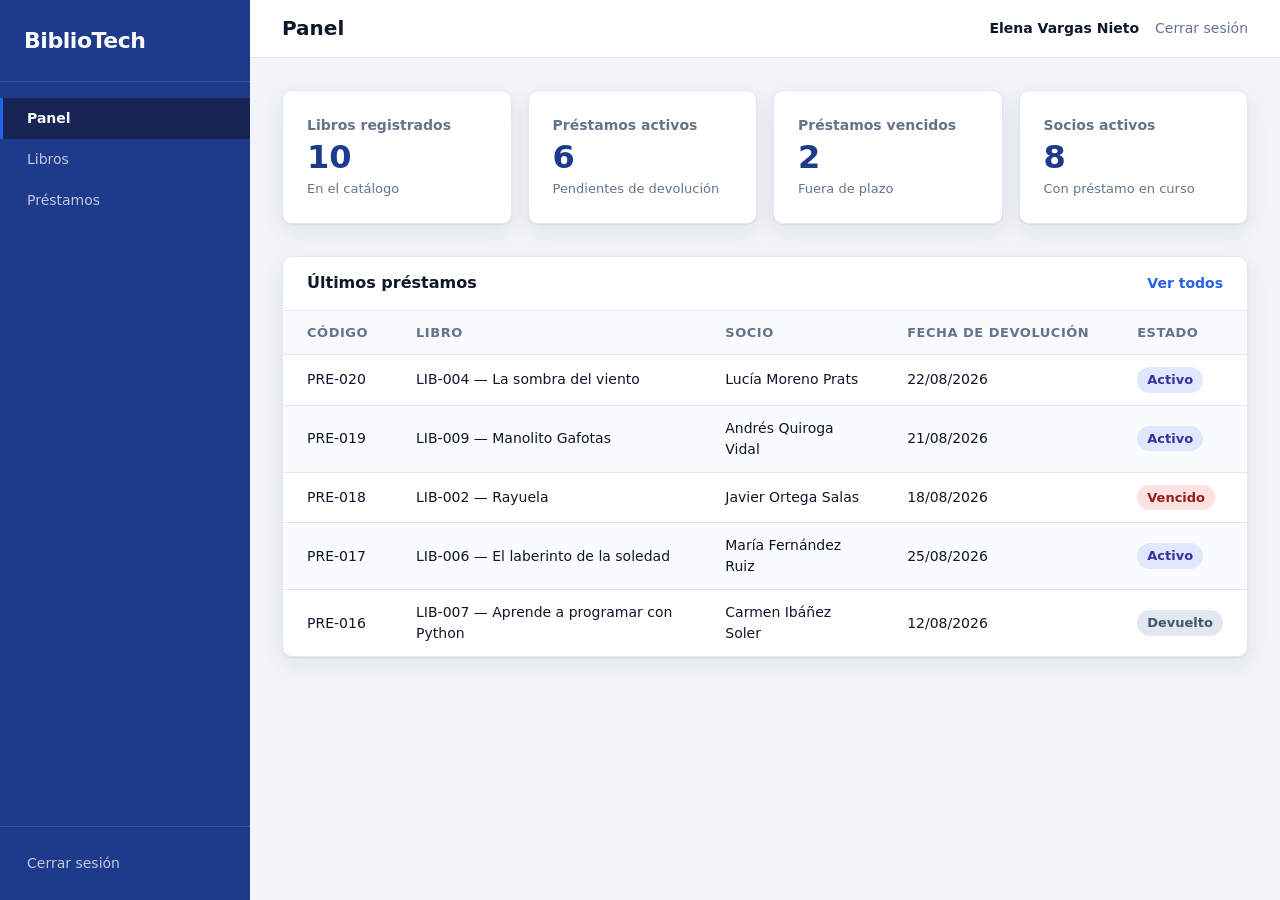
==== dashboard.html @ 4ec13f54 "feature/dashboard-page:Dashboard Page added" ====
<!DOCTYPE html>
<html lang="es">
  <head>
    <meta charset="UTF-8" />
    <meta name="viewport" content="width=device-width, initial-scale=1" />
    <title>BiblioTech — Panel</title>
    <link rel="stylesheet" href="css/styles.css" />
  </head>
  <body class="app">
    <aside class="sidebar">
      <div class="sidebar-brand">
        <p class="brand brand-inverse">BiblioTech</p>
      </div>

      <nav class="sidebar-nav">
        <ul>
          <li><a class="sidebar-link is-active" href="dashboard.html">Panel</a></li>
          <li><a class="sidebar-link" href="books.html">Libros</a></li>
          <li><a class="sidebar-link" href="loans.html">Préstamos</a></li>
        </ul>
      </nav>

      <div class="sidebar-footer">
        <a class="sidebar-link" href="index.html">Cerrar sesión</a>
      </div>
    </aside>

    <div class="main">
      <header class="topbar">
        <h1 class="topbar-title">Panel</h1>
        <div class="topbar-user">
          <span class="topbar-username">Elena Vargas Nieto</span>
          <a class="topbar-logout" href="index.html">Cerrar sesión</a>
        </div>
      </header>

      <main class="content">
        <section class="metrics">
          <article class="metric-card">
            <p class="metric-label">Libros registrados</p>
            <p class="metric-value">10</p>
            <p class="metric-hint">En el catálogo</p>
          </article>

          <article class="metric-card">
            <p class="metric-label">Préstamos activos</p>
            <p class="metric-value">6</p>
            <p class="metric-hint">Pendientes de devolución</p>
          </article>

          <article class="metric-card">
            <p class="metric-label">Préstamos vencidos</p>
            <p class="metric-value">2</p>
            <p class="metric-hint">Fuera de plazo</p>
          </article>

          <article class="metric-card">
            <p class="metric-label">Socios activos</p>
            <p class="metric-value">8</p>
            <p class="metric-hint">Con préstamo en curso</p>
          </article>
        </section>

        <section class="panel">
          <header class="panel-header">
            <h2 class="panel-title">Últimos préstamos</h2>
            <a class="panel-action" href="loans.html">Ver todos</a>
          </header>

          <div class="table-wrapper">
            <table class="table">
              <thead>
                <tr>
                  <th>Código</th>
                  <th>Libro</th>
                  <th>Socio</th>
                  <th>Fecha de devolución</th>
                  <th>Estado</th>
                </tr>
              </thead>
              <tbody>
                <tr>
                  <td>PRE-020</td>
                  <td>LIB-004 — La sombra del viento</td>
                  <td>Lucía Moreno Prats</td>
                  <td>22/08/2026</td>
                  <td><span class="badge badge-active">Activo</span></td>
                </tr>
                <tr>
                  <td>PRE-019</td>
                  <td>LIB-009 — Manolito Gafotas</td>
                  <td>Andrés Quiroga Vidal</td>
                  <td>21/08/2026</td>
                  <td><span class="badge badge-active">Activo</span></td>
                </tr>
                <tr>
                  <td>PRE-018</td>
                  <td>LIB-002 — Rayuela</td>
                  <td>Javier Ortega Salas</td>
                  <td>18/08/2026</td>
                  <td><span class="badge badge-overdue">Vencido</span></td>
                </tr>
                <tr>
                  <td>PRE-017</td>
                  <td>LIB-006 — El laberinto de la soledad</td>
                  <td>María Fernández Ruiz</td>
                  <td>25/08/2026</td>
                  <td><span class="badge badge-active">Activo</span></td>
                </tr>
                <tr>
                  <td>PRE-016</td>
                  <td>LIB-007 — Aprende a programar con Python</td>
                  <td>Carmen Ibáñez Soler</td>
                  <td>12/08/2026</td>
                  <td><span class="badge badge-returned">Devuelto</span></td>
                </tr>
              </tbody>
            </table>
          </div>
        </section>
      </main>
    </div>
  </body>
</html>
---- css/styles.css ----
/* ==========================================================================
   BiblioTech — single stylesheet
   1. Reset
   2. Palette and design tokens
   3. Typography and page background
   4. Links
   5. Buttons
   6. Form controls
   7. Login page
   8. Application shell
   9. Sidebar
   10. Top bar
   11. Metric cards
   12. Panel and data table
   13. Status badges
   ========================================================================== */

/* --------------------------------------------------------------------------
   1. Reset — light, only what this project actually needs
   -------------------------------------------------------------------------- */

*,
*::before,
*::after {
  box-sizing: border-box;
}

body,
h1,
h2,
h3,
h4,
p,
ul,
ol,
figure {
  margin: 0;
  padding: 0;
}

ul,
ol {
  list-style: none;
}

img {
  display: block;
  max-width: 100%;
}

button,
input,
select,
textarea {
  font: inherit;
  color: inherit;
}

table {
  border-collapse: collapse;
  width: 100%;
}

/* --------------------------------------------------------------------------
   2. Palette and design tokens
   -------------------------------------------------------------------------- */

:root {
  /* Brand blues */
  --color-primary: #2563eb;
  --color-primary-dark: #1d4ed8;
  --color-primary-soft: #dbeafe;
  --color-sidebar: #1e3a8a;
  --color-sidebar-dark: #172554;

  /* Neutrals */
  --color-bg: #f1f5f9;
  --color-surface: #ffffff;
  --color-border: #e2e8f0;
  --color-text: #0f172a;
  --color-text-muted: #64748b;
  --color-text-inverse: #f8fafc;

  /* Elevation and shape */
  --shadow-card: 0 1px 2px rgba(15, 23, 42, 0.06), 0 8px 24px rgba(15, 23, 42, 0.08);
  --radius-sm: 6px;
  --radius-md: 10px;
  --radius-lg: 14px;

  /* Spacing scale */
  --space-xs: 4px;
  --space-sm: 8px;
  --space-md: 16px;
  --space-lg: 24px;
  --space-xl: 32px;
  --space-2xl: 48px;

  /* Typography */
  --font-sans: system-ui, -apple-system, "Segoe UI", Roboto, "Helvetica Neue", Arial, sans-serif;
  --font-size-sm: 0.875rem;
  --font-size-xs: 0.8125rem;
}

/* --------------------------------------------------------------------------
   3. Typography and page background
   -------------------------------------------------------------------------- */

body {
  font-family: var(--font-sans);
  font-size: 1rem;
  line-height: 1.5;
  color: var(--color-text);
  background-color: var(--color-bg);
  -webkit-font-smoothing: antialiased;
}

h1,
h2,
h3 {
  line-height: 1.25;
  font-weight: 600;
}

h1 {
  font-size: 1.5rem;
}

h2 {
  font-size: 1.25rem;
}

h3 {
  font-size: 1rem;
}

/* --------------------------------------------------------------------------
   4. Links
   -------------------------------------------------------------------------- */

a {
  color: var(--color-primary);
  text-decoration: none;
}

a:hover {
  text-decoration: underline;
}

a:focus-visible,
button:focus-visible,
input:focus-visible,
select:focus-visible {
  outline: 2px solid var(--color-primary);
  outline-offset: 2px;
}

/* --------------------------------------------------------------------------
   5. Buttons
   -------------------------------------------------------------------------- */

.btn {
  display: inline-flex;
  align-items: center;
  justify-content: center;
  gap: var(--space-sm);
  padding: 10px 18px;
  border: 1px solid transparent;
  border-radius: var(--radius-sm);
  font-size: var(--font-size-sm);
  font-weight: 600;
  text-decoration: none;
  cursor: pointer;
  transition: background-color 0.15s ease, border-color 0.15s ease;
}

.btn:hover {
  text-decoration: none;
}

.btn-primary {
  background-color: var(--color-primary);
  color: var(--color-text-inverse);
}

.btn-primary:hover {
  background-color: var(--color-primary-dark);
}

.btn-block {
  width: 100%;
}

/* --------------------------------------------------------------------------
   6. Form controls
   -------------------------------------------------------------------------- */

.field {
  display: flex;
  flex-direction: column;
  gap: var(--space-xs);
}

.field-label {
  font-size: var(--font-size-sm);
  font-weight: 600;
  color: var(--color-text);
}

.field-input {
  width: 100%;
  padding: 10px 12px;
  border: 1px solid var(--color-border);
  border-radius: var(--radius-sm);
  background-color: var(--color-surface);
  color: var(--color-text);
}

.field-input::placeholder {
  color: var(--color-text-muted);
}

.field-input:focus {
  border-color: var(--color-primary);
  outline: none;
  box-shadow: 0 0 0 3px var(--color-primary-soft);
}

.checkbox {
  display: flex;
  align-items: center;
  gap: var(--space-sm);
  cursor: pointer;
}

.checkbox-input {
  width: 16px;
  height: 16px;
  accent-color: var(--color-primary);
  cursor: pointer;
}

.checkbox-label {
  font-size: var(--font-size-sm);
  color: var(--color-text-muted);
}

/* --------------------------------------------------------------------------
   7. Login page
   -------------------------------------------------------------------------- */

.login-page {
  display: flex;
  align-items: center;
  justify-content: center;
  min-height: 100vh;
  padding: var(--space-lg);
  background-image: linear-gradient(160deg, var(--color-bg) 0%, #e2e8f0 100%);
}

.login-card {
  width: 100%;
  max-width: 400px;
  padding: var(--space-xl);
  border-radius: var(--radius-lg);
  background-color: var(--color-surface);
  box-shadow: var(--shadow-card);
}

.login-header {
  margin-bottom: var(--space-xl);
  text-align: center;
}

.brand {
  font-size: 1.375rem;
  font-weight: 700;
  letter-spacing: -0.02em;
  color: var(--color-sidebar);
}

.login-title {
  margin-top: var(--space-md);
  font-size: 1.125rem;
}

.login-subtitle {
  margin-top: var(--space-xs);
  font-size: var(--font-size-sm);
  color: var(--color-text-muted);
}

.login-form {
  display: flex;
  flex-direction: column;
  gap: var(--space-md);
}

.login-form .btn {
  margin-top: var(--space-sm);
}

.login-footer {
  margin-top: var(--space-xl);
  padding-top: var(--space-md);
  border-top: 1px solid var(--color-border);
  text-align: center;
  font-size: var(--font-size-xs);
  color: var(--color-text-muted);
}

/* --------------------------------------------------------------------------
   8. Application shell — fixed sidebar, scrollable content
   -------------------------------------------------------------------------- */

.app {
  display: flex;
  min-height: 100vh;
}

.main {
  display: flex;
  flex: 1;
  flex-direction: column;
  min-width: 0;
  height: 100vh;
}

.content {
  flex: 1;
  overflow-y: auto;
  padding: var(--space-xl);
}

/* --------------------------------------------------------------------------
   9. Sidebar
   -------------------------------------------------------------------------- */

.sidebar {
  display: flex;
  flex-direction: column;
  flex-shrink: 0;
  width: 250px;
  height: 100vh;
  position: sticky;
  top: 0;
  background-color: var(--color-sidebar);
  color: var(--color-text-inverse);
}

.sidebar-brand {
  padding: var(--space-lg);
  border-bottom: 1px solid rgba(248, 250, 252, 0.12);
}

.brand-inverse {
  color: var(--color-text-inverse);
}

.sidebar-nav {
  flex: 1;
  padding: var(--space-md) 0;
  overflow-y: auto;
}

.sidebar-link {
  display: block;
  padding: 10px var(--space-lg);
  font-size: var(--font-size-sm);
  font-weight: 500;
  color: rgba(248, 250, 252, 0.75);
  border-left: 3px solid transparent;
}

.sidebar-link:hover {
  background-color: var(--color-sidebar-dark);
  color: var(--color-text-inverse);
  text-decoration: none;
}

.sidebar-link.is-active {
  background-color: var(--color-sidebar-dark);
  border-left-color: var(--color-primary);
  color: var(--color-text-inverse);
  font-weight: 600;
}

.sidebar-footer {
  padding: var(--space-md) 0;
  border-top: 1px solid rgba(248, 250, 252, 0.12);
}

/* --------------------------------------------------------------------------
   10. Top bar
   -------------------------------------------------------------------------- */

.topbar {
  display: flex;
  flex-shrink: 0;
  align-items: center;
  justify-content: space-between;
  gap: var(--space-md);
  padding: var(--space-md) var(--space-xl);
  background-color: var(--color-surface);
  border-bottom: 1px solid var(--color-border);
}

.topbar-title {
  font-size: 1.25rem;
}

.topbar-user {
  display: flex;
  align-items: center;
  gap: var(--space-md);
}

.topbar-username {
  font-size: var(--font-size-sm);
  font-weight: 600;
}

.topbar-logout {
  font-size: var(--font-size-sm);
  color: var(--color-text-muted);
}

.topbar-logout:hover {
  color: var(--color-primary);
}

/* --------------------------------------------------------------------------
   11. Metric cards
   -------------------------------------------------------------------------- */

.metrics {
  display: grid;
  grid-template-columns: repeat(4, 1fr);
  gap: var(--space-md);
  margin-bottom: var(--space-xl);
}

.metric-card {
  padding: var(--space-lg);
  background-color: var(--color-surface);
  border: 1px solid var(--color-border);
  border-radius: var(--radius-md);
  box-shadow: var(--shadow-card);
}

.metric-label {
  font-size: var(--font-size-sm);
  font-weight: 600;
  color: var(--color-text-muted);
}

.metric-value {
  margin-top: var(--space-xs);
  font-size: 2rem;
  font-weight: 700;
  line-height: 1.1;
  color: var(--color-sidebar);
}

.metric-hint {
  margin-top: var(--space-xs);
  font-size: var(--font-size-xs);
  color: var(--color-text-muted);
}

/* --------------------------------------------------------------------------
   12. Panel and data table
   -------------------------------------------------------------------------- */

.panel {
  background-color: var(--color-surface);
  border: 1px solid var(--color-border);
  border-radius: var(--radius-md);
  box-shadow: var(--shadow-card);
  overflow: hidden;
}

.panel-header {
  display: flex;
  align-items: center;
  justify-content: space-between;
  gap: var(--space-md);
  padding: var(--space-md) var(--space-lg);
  border-bottom: 1px solid var(--color-border);
}

.panel-title {
  font-size: 1rem;
}

.panel-action {
  font-size: var(--font-size-sm);
  font-weight: 600;
}

.table-wrapper {
  width: 100%;
}

.table th,
.table td {
  padding: 12px var(--space-lg);
  text-align: left;
  font-size: var(--font-size-sm);
  border-bottom: 1px solid var(--color-border);
}

.table th {
  background-color: #f8fafc;
  font-weight: 600;
  color: var(--color-text-muted);
  text-transform: uppercase;
  font-size: var(--font-size-xs);
  letter-spacing: 0.04em;
  white-space: nowrap;
}

.table tbody tr:nth-child(even) {
  background-color: #fafbfc;
}

.table tbody tr:hover {
  background-color: var(--color-primary-soft);
}

.table tbody tr:last-child td {
  border-bottom: none;
}

/* --------------------------------------------------------------------------
   13. Status badges — class name in English, visible text in Spanish
   -------------------------------------------------------------------------- */

.badge {
  display: inline-block;
  padding: 3px 10px;
  border-radius: 999px;
  font-size: var(--font-size-xs);
  font-weight: 600;
  white-space: nowrap;
}

/* Book statuses */
.badge-available {
  background-color: #dcfce7;
  color: #166534;
}

.badge-on-loan {
  background-color: #dbeafe;
  color: #1e40af;
}

.badge-under-repair {
  background-color: #fef3c7;
  color: #92400e;
}

/* Loan statuses */
.badge-active {
  background-color: #e0e7ff;
  color: #3730a3;
}

.badge-returned {
  background-color: #e2e8f0;
  color: #475569;
}

.badge-overdue {
  background-color: #fee2e2;
  color: #991b1b;
}
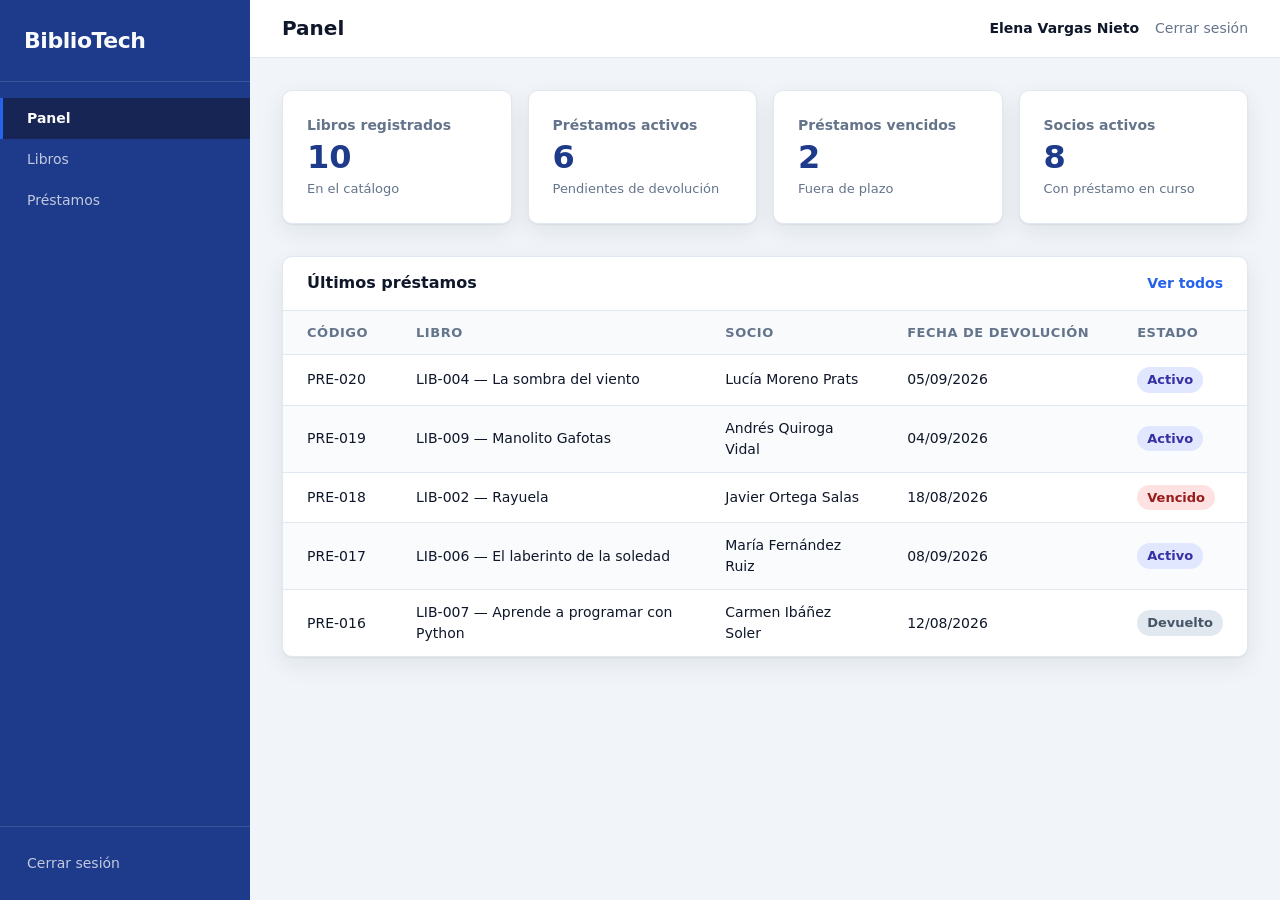
==== commit 2b583784: "feature/loans-page: Add loans page" ====
--- a/dashboard.html
+++ b/dashboard.html
@@ -83,14 +83,14 @@
                   <td>PRE-020</td>
                   <td>LIB-004 — La sombra del viento</td>
                   <td>Lucía Moreno Prats</td>
-                  <td>22/08/2026</td>
+                  <td>05/09/2026</td>
                   <td><span class="badge badge-active">Activo</span></td>
                 </tr>
                 <tr>
                   <td>PRE-019</td>
                   <td>LIB-009 — Manolito Gafotas</td>
                   <td>Andrés Quiroga Vidal</td>
-                  <td>21/08/2026</td>
+                  <td>04/09/2026</td>
                   <td><span class="badge badge-active">Activo</span></td>
                 </tr>
                 <tr>
@@ -104,7 +104,7 @@
                   <td>PRE-017</td>
                   <td>LIB-006 — El laberinto de la soledad</td>
                   <td>María Fernández Ruiz</td>
-                  <td>25/08/2026</td>
+                  <td>08/09/2026</td>
                   <td><span class="badge badge-active">Activo</span></td>
                 </tr>
                 <tr>
--- a/css/styles.css
+++ b/css/styles.css
@@ -13,6 +13,9 @@
    11. Metric cards
    12. Panel and data table
    13. Status badges
+   14. Section header
+   15. Filter bar
+   16. Forms
    ========================================================================== */
 
 /* --------------------------------------------------------------------------
@@ -186,6 +189,17 @@
   background-color: var(--color-primary-dark);
 }
 
+.btn-secondary {
+  background-color: var(--color-surface);
+  border-color: var(--color-border);
+  color: var(--color-text-muted);
+}
+
+.btn-secondary:hover {
+  background-color: var(--color-bg);
+  color: var(--color-text);
+}
+
 .btn-block {
   width: 100%;
 }
@@ -220,6 +234,22 @@
 }
 
 .field-input:focus {
+  border-color: var(--color-primary);
+  outline: none;
+  box-shadow: 0 0 0 3px var(--color-primary-soft);
+}
+
+.field-select {
+  width: 100%;
+  padding: 10px 12px;
+  border: 1px solid var(--color-border);
+  border-radius: var(--radius-sm);
+  background-color: var(--color-surface);
+  color: var(--color-text);
+  cursor: pointer;
+}
+
+.field-select:focus {
   border-color: var(--color-primary);
   outline: none;
   box-shadow: 0 0 0 3px var(--color-primary-soft);
@@ -575,3 +605,90 @@
   background-color: #fee2e2;
   color: #991b1b;
 }
+
+/* --------------------------------------------------------------------------
+   14. Section header — page title plus its primary action
+   -------------------------------------------------------------------------- */
+
+.section-header {
+  display: flex;
+  align-items: center;
+  justify-content: space-between;
+  gap: var(--space-md);
+  margin-bottom: var(--space-lg);
+}
+
+.section-title {
+  font-size: 1.25rem;
+}
+
+.section-subtitle {
+  margin-top: 2px;
+  font-size: var(--font-size-sm);
+  color: var(--color-text-muted);
+}
+
+/* --------------------------------------------------------------------------
+   15. Filter bar — decorative only, these controls have no behavior
+   -------------------------------------------------------------------------- */
+
+.filters {
+  display: flex;
+  flex-wrap: wrap;
+  align-items: flex-end;
+  gap: var(--space-md);
+  margin-bottom: var(--space-md);
+  padding: var(--space-md) var(--space-lg);
+  background-color: var(--color-surface);
+  border: 1px solid var(--color-border);
+  border-radius: var(--radius-md);
+  box-shadow: var(--shadow-card);
+}
+
+.filter-field {
+  display: flex;
+  flex-direction: column;
+  gap: var(--space-xs);
+}
+
+.filter-field-wide {
+  flex: 1;
+  min-width: 220px;
+}
+
+.filter-field .field-label {
+  font-size: var(--font-size-xs);
+  color: var(--color-text-muted);
+}
+
+/* --------------------------------------------------------------------------
+   16. Forms — two-column grid inside a panel
+   -------------------------------------------------------------------------- */
+
+.form {
+  padding: var(--space-lg);
+}
+
+.form-grid {
+  display: grid;
+  grid-template-columns: repeat(2, 1fr);
+  gap: var(--space-lg);
+}
+
+.field-full {
+  grid-column: 1 / -1;
+}
+
+.field-hint {
+  font-size: var(--font-size-xs);
+  color: var(--color-text-muted);
+}
+
+.form-actions {
+  display: flex;
+  justify-content: flex-end;
+  gap: var(--space-sm);
+  margin-top: var(--space-xl);
+  padding-top: var(--space-lg);
+  border-top: 1px solid var(--color-border);
+}
